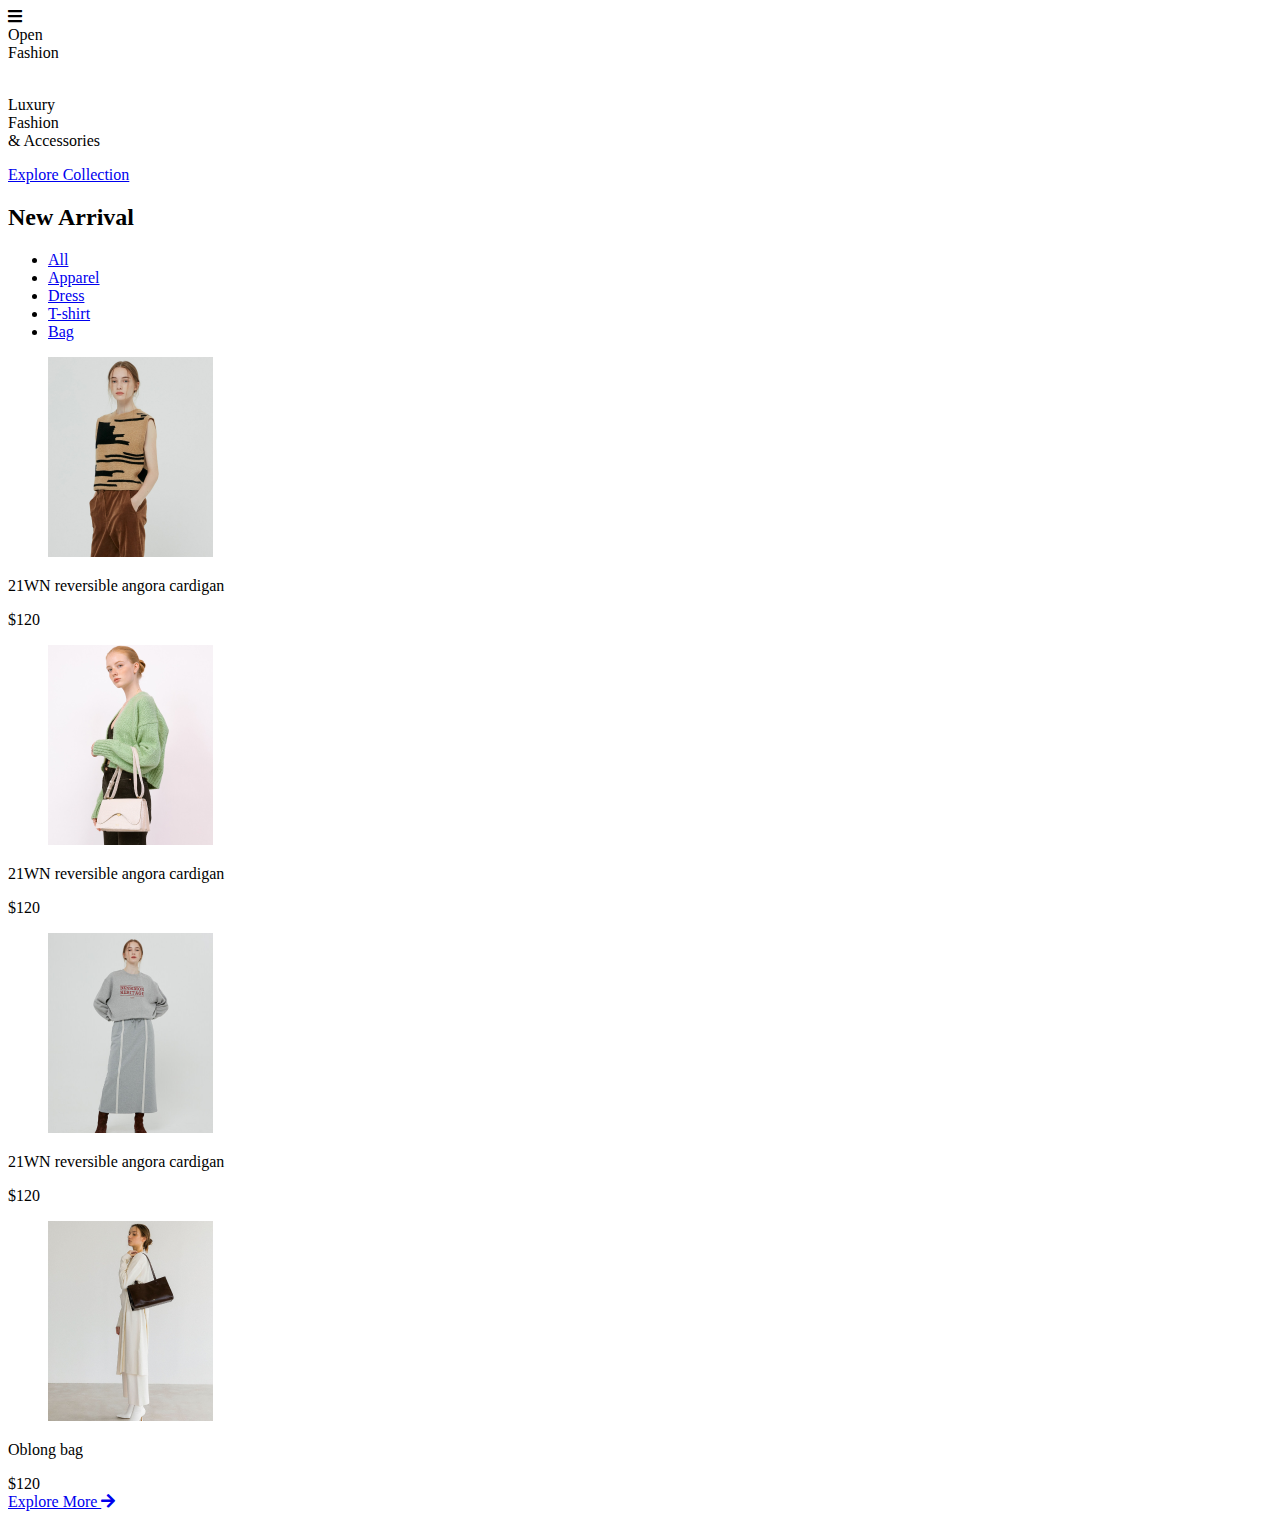
==== index.html @ 400f5622 "create home page index.html relates #6" ====
<!DOCTYPE html>
<html lang="en">
  <head>
    <meta charset="UTF-8" />
    <meta http-equiv="X-UA-Compatible" content="IE=edge" />
    <meta name="viewport" content="width=device-width, initial-scale=1.0" />
    <title>Fashion</title>
    <!-- css link  -->
    <link rel="stylesheet" href="style.css" />
    <!-- font awesome  -->
        <link rel="stylesheet" href="https://pro.fontawesome.com/releases/v5.10.0/css/all.css" integrity="sha384-AYmEC3Yw5cVb3ZcuHtOA93w35dYTsvhLPVnYs9eStHfGJvOvKxVfELGroGkvsg+p" crossorigin="anonymous" />
    <link
      rel="stylesheet"
      href="https://cdnjs.cloudflare.com/ajax/libs/font-awesome/5.15.4/css/all.min.css"
    />
  </head>
  <body>
    <header>
      <i class="fas fa-bars"></i>
      <div class="logo">Open<br />Fashion</div>
      <i class="fal fa-shopping-bag"></i>
    </header>


    <section class="land-section">
        <p class="land-text">Luxury<br><span>Fashion</span><br>& Accessories </p>
        <a href="#" class="land-btn">Explore Collection</a>
    </section>
    <section class="new-arrival">
        <div class="arrival-title">
            <span class="line "></span>
            <h2 class="diamond">New Arrival</h2>
        </div>

        <nav class="arrival-nav">
            <ul class="arrival-list">
                <li><a href="#" class="active diamond">All</a></li>
                <li><a href="#">Apparel</a></li>
                <li><a href="#">Dress</a></li>
                <li><a href="#">T-shirt</a></li>
                <li><a href="#">Bag</a></li>
            </ul>
        </nav>
        <div class="arrival-cards">
             <div class="card">
                 <figure>
                     <img src="assets/home-page/homepage2.png" alt="cloths-1">
                 </figure>
                 <p>21WN reversible angora cardigan</p> 
                 <span>$120</span>
             </div>
             <div class="card">
                 <figure>
                     <img src="assets/home-page/homepage3.png" alt="cloths-1">
                 </figure>
                 <p>21WN reversible angora cardigan</p> 
                 <span>$120</span>
             </div>
             <div class="card">
                 <figure>
                     <img src="assets/home-page/homepage4.png" alt="cloths-1">
                 </figure>
                 <p>21WN reversible angora cardigan</p> 
                 <span>$120</span>
             </div>
             <div class="card">
                 <figure>
                     <img src="assets/home-page/homepage5.png" alt="cloths-1">
                 </figure>
                 <p>Oblong bag</p> 
                 <span>$120</span>
             </div>

        </div>
        <a href="more/more.html" class="explore">Explore More <i class="fas fa-arrow-right"></i></a>
        
    </section>
  </body>
</html>
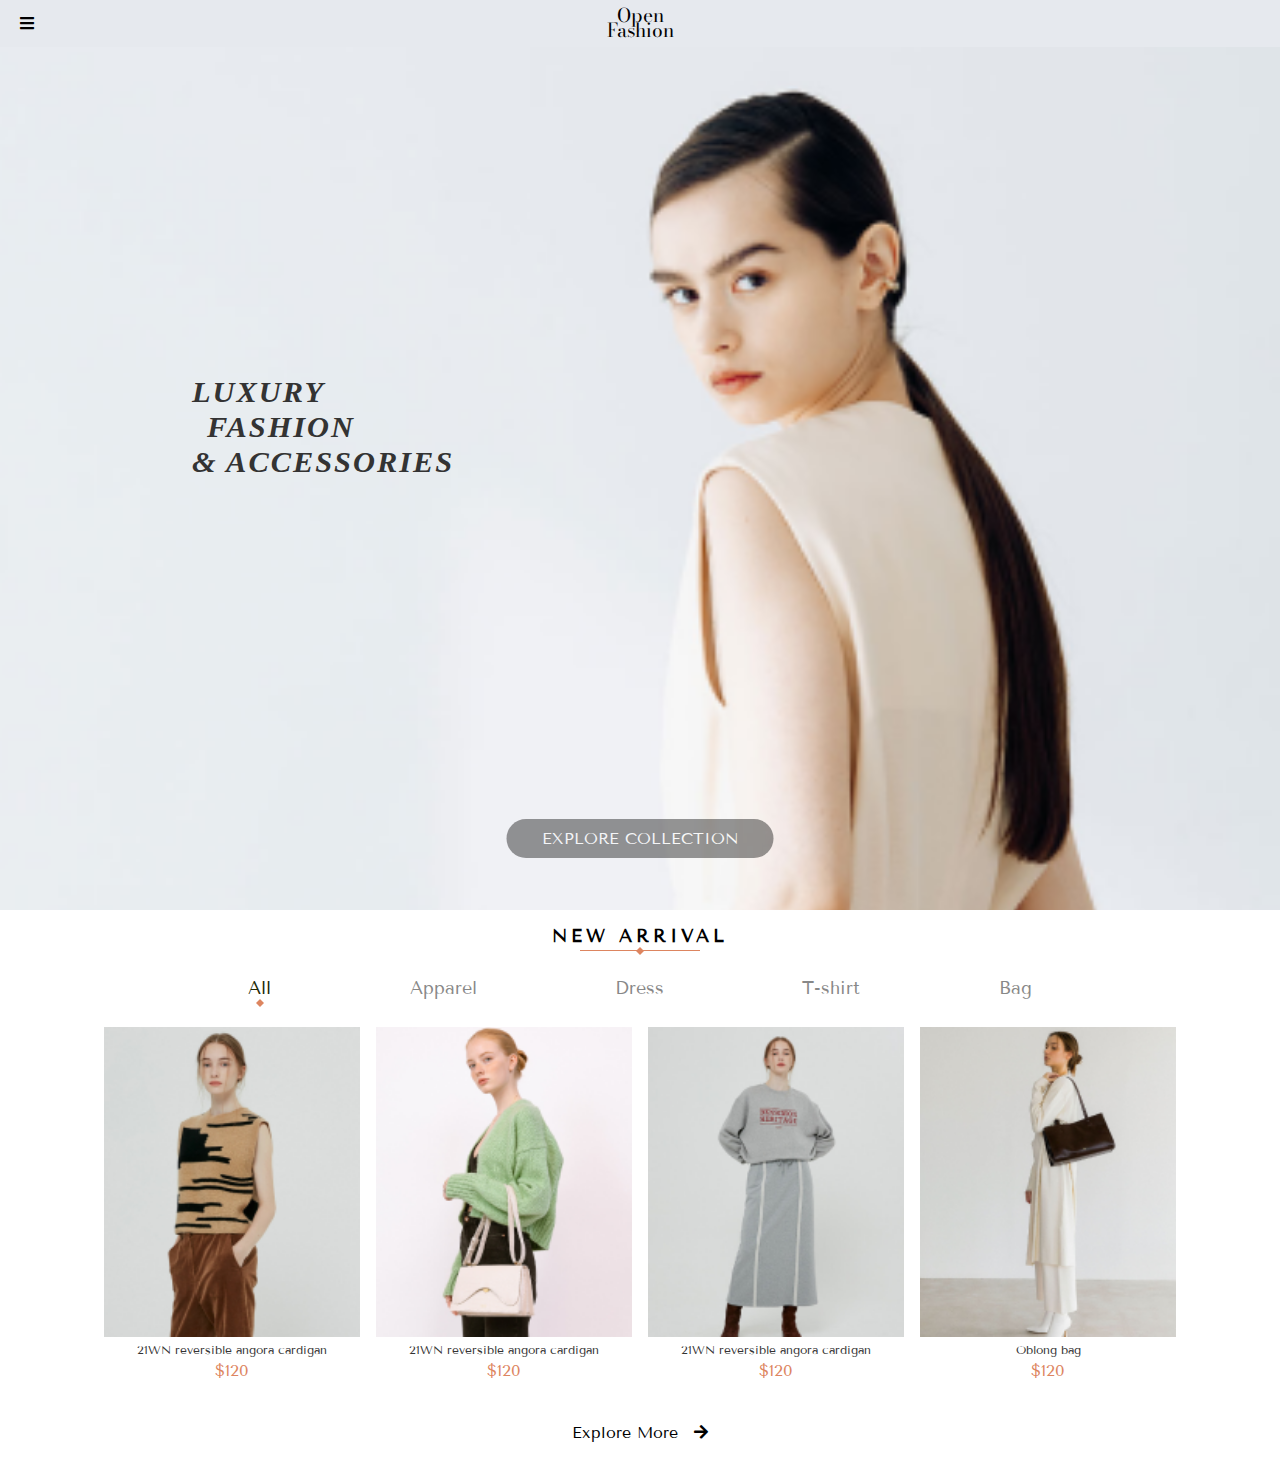
==== commit 0806af9f: "create home page index.html relates #6" ====
--- a/index.html
+++ b/index.html
@@ -8,7 +8,12 @@
     <!-- css link  -->
     <link rel="stylesheet" href="style.css" />
     <!-- font awesome  -->
-        <link rel="stylesheet" href="https://pro.fontawesome.com/releases/v5.10.0/css/all.css" integrity="sha384-AYmEC3Yw5cVb3ZcuHtOA93w35dYTsvhLPVnYs9eStHfGJvOvKxVfELGroGkvsg+p" crossorigin="anonymous" />
+    <link
+      rel="stylesheet"
+      href="https://pro.fontawesome.com/releases/v5.10.0/css/all.css"
+      integrity="sha384-AYmEC3Yw5cVb3ZcuHtOA93w35dYTsvhLPVnYs9eStHfGJvOvKxVfELGroGkvsg+p"
+      crossorigin="anonymous"
+    />
     <link
       rel="stylesheet"
       href="https://cdnjs.cloudflare.com/ajax/libs/font-awesome/5.15.4/css/all.min.css"
@@ -21,59 +26,60 @@
       <i class="fal fa-shopping-bag"></i>
     </header>
 
-
     <section class="land-section">
-        <p class="land-text">Luxury<br><span>Fashion</span><br>& Accessories </p>
-        <a href="#" class="land-btn">Explore Collection</a>
+      <p class="land-text">
+        Luxury<br /><span>Fashion</span><br />& Accessories
+      </p>
+      <a href="#" class="land-btn">Explore Collection</a>
     </section>
     <section class="new-arrival">
-        <div class="arrival-title">
-            <span class="line "></span>
-            <h2 class="diamond">New Arrival</h2>
+      <div class="arrival-title">
+        <span class="line"></span>
+        <h2 class="diamond">New Arrival</h2>
+      </div>
+
+      <nav class="arrival-nav">
+        <ul class="arrival-list">
+          <li><a href="#" class="active diamond">All</a></li>
+          <li><a href="#">Apparel</a></li>
+          <li><a href="#">Dress</a></li>
+          <li><a href="#">T-shirt</a></li>
+          <li><a href="#">Bag</a></li>
+        </ul>
+      </nav>
+      <div class="arrival-cards">
+        <div class="card">
+          <figure>
+            <img src="assets/home-page/homepage2.png" alt="cloths-1" />
+          </figure>
+          <p>21WN reversible angora cardigan</p>
+          <span>$120</span>
         </div>
-
-        <nav class="arrival-nav">
-            <ul class="arrival-list">
-                <li><a href="#" class="active diamond">All</a></li>
-                <li><a href="#">Apparel</a></li>
-                <li><a href="#">Dress</a></li>
-                <li><a href="#">T-shirt</a></li>
-                <li><a href="#">Bag</a></li>
-            </ul>
-        </nav>
-        <div class="arrival-cards">
-             <div class="card">
-                 <figure>
-                     <img src="assets/home-page/homepage2.png" alt="cloths-1">
-                 </figure>
-                 <p>21WN reversible angora cardigan</p> 
-                 <span>$120</span>
-             </div>
-             <div class="card">
-                 <figure>
-                     <img src="assets/home-page/homepage3.png" alt="cloths-1">
-                 </figure>
-                 <p>21WN reversible angora cardigan</p> 
-                 <span>$120</span>
-             </div>
-             <div class="card">
-                 <figure>
-                     <img src="assets/home-page/homepage4.png" alt="cloths-1">
-                 </figure>
-                 <p>21WN reversible angora cardigan</p> 
-                 <span>$120</span>
-             </div>
-             <div class="card">
-                 <figure>
-                     <img src="assets/home-page/homepage5.png" alt="cloths-1">
-                 </figure>
-                 <p>Oblong bag</p> 
-                 <span>$120</span>
-             </div>
-
+        <div class="card">
+          <figure>
+            <img src="assets/home-page/homepage3.png" alt="cloths-1" />
+          </figure>
+          <p>21WN reversible angora cardigan</p>
+          <span>$120</span>
         </div>
-        <a href="more/more.html" class="explore">Explore More <i class="fas fa-arrow-right"></i></a>
-        
+        <div class="card">
+          <figure>
+            <img src="assets/home-page/homepage4.png" alt="cloths-1" />
+          </figure>
+          <p>21WN reversible angora cardigan</p>
+          <span>$120</span>
+        </div>
+        <div class="card">
+          <figure>
+            <img src="assets/home-page/homepage5.png" alt="cloths-1" />
+          </figure>
+          <p>Oblong bag</p>
+          <span>$120</span>
+        </div>
+      </div>
+      <a href="more/more.html" class="explore"
+        >Explore More <i class="fas fa-arrow-right"></i
+      ></a>
     </section>
   </body>
-</html>+</html>
--- a/style.css
+++ b/style.css
@@ -0,0 +1,222 @@
+/* google fonts  */
+
+@import url('https://fonts.googleapis.com/css2?family=Bodoni+Moda:ital,wght@0,400;0,500;0,600;0,700;0,800;0,900;1,400;1,500;1,600;1,700;1,800;1,900&display=swap');
+@import url('https://fonts.googleapis.com/css2?family=Tenor+Sans&display=swap');
+
+
+/* general styles  */
+*{
+    padding: 0px;
+    margin: 0px;
+    box-sizing: border-box;
+}
+
+
+ul{
+    list-style-type: none;
+}
+
+a{
+    text-decoration: none;
+    color: black;
+}
+
+/* start header styles */
+header{
+    padding: 5px 10px;
+    background-color: #E6E9EE;
+    display: flex;
+    justify-content: space-between;
+    align-items: center;
+}
+header .logo{
+    text-align: center;
+    line-height: 0.8em;
+    padding: 3px;
+    font-family: 'Bodoni Moda', serif;
+    font-size: 1.2em; 
+    color: #000 ;
+}
+@media (min-width: 768px) {
+    header{
+        padding: 5px 20px;
+    }
+}
+
+
+/* start land section styles  */
+.land-section{
+    background-image: url(assets/home-page/homepage1.png);
+    background-repeat: no-repeat;
+    background-size: cover;
+    background-position: 70% 0%;
+    height: calc(100vh - 36.72px); 
+    position: relative;
+}
+.land-section .land-text{
+    font-weight: bold;
+    font-style: italic;
+    text-transform: uppercase;
+    color: #333333;
+    font-size: 1.9em;
+    position: absolute;
+    left: 15%;
+    top: 38%;
+    letter-spacing: 2px;
+}
+.land-section .land-text span{
+    margin: 0 15px;
+}
+.land-section .land-btn{
+    background-color: #000;
+    opacity: 40%;
+    color: #FCFCFC;
+    font-family: 'Tenor Sans', sans-serif;
+    padding: 10px 35px;
+    border-radius: 30px;
+    width: fit-content;
+    position: absolute;
+    text-transform: uppercase;
+    left: 50%;
+    transform: translate(-50%);
+    bottom: 6%;
+
+}
+
+
+
+/* start new arrival styles  */
+
+.new-arrival{
+    width: 90%;
+    margin: auto;
+    font-family: 'Tenor Sans', sans-serif;
+
+}
+.new-arrival h2{
+    text-align: center;
+    margin-top: 15px;
+    margin-bottom: 15px;
+    letter-spacing: 4px;
+    text-transform: uppercase;
+    font-size: 1.1em;
+}
+.new-arrival .arrival-list{
+    display: flex;
+    justify-content: space-around;
+    margin-top: 30px;
+    margin-bottom: 20px;
+    /* width: 90%;
+    margin-left: auto;
+    margin-right: auto; */
+   
+}
+.new-arrival .arrival-list li a{
+    color: #888888;
+    font-size: 1.1em;
+}
+
+.new-arrival .arrival-list li a.active , 
+.new-arrival .arrival-list li a:hover{
+   color: #212806;
+   position: relative;
+}
+.diamond ,
+.new-arrival .arrival-list li a:hover{
+    position: relative;
+}
+.diamond::after,
+.diamond::before,
+.new-arrival .arrival-list li a:hover::after
+,.new-arrival .arrival-list li a:hover::before{
+    content: ""; 
+    position: absolute;
+    border-style: solid;
+    border-width: 4px;
+    left: 50%;
+    transform: translate(-50%);
+}
+.diamond::after ,
+.new-arrival .arrival-list li a:hover::after{
+   border-color:  #DD8560  transparent  transparent transparent ;
+   bottom: -55%;
+
+}
+.diamond::before ,
+.new-arrival .arrival-list li a:hover::before{
+    border-color:    transparent  transparent #DD8560 transparent ;
+    bottom: -18%;
+}
+.arrival-title{
+    position: relative;
+}
+
+.arrival-title .line{
+   display: inline-block;
+   width: 120px;
+   height: 1px;
+   background-color: #DD8560;
+   position: absolute;
+   bottom: -18%;
+   left: 50%;
+   transform: translate(-50%);
+}
+
+
+
+
+.arrival-cards{
+    display: flex;
+    justify-content: center;
+    flex-wrap: wrap;
+}
+.arrival-cards .card{
+    width: 10.625em;
+    margin: 8px;
+}
+.arrival-cards .card p{
+    text-align: center;
+    font-size: 0.75em;
+    color: #333333;
+    line-height: 18px;
+}
+.arrival-cards .card figure img{
+    width: 100%;
+}
+.arrival-cards .card span{
+    display: block;
+    text-align: center;
+    color: #dd8560;
+    line-height: 24px;
+}
+.new-arrival .explore{
+    display: block;
+    margin: 30px 0;
+    text-align: center;
+    line-height: 24px;
+}
+.new-arrival .explore i{
+    display: inline-block;
+    margin-left: 10px;
+}
+
+/* start media  */
+@media (min-width: 768px) {
+    .arrival-cards .card{
+        width: 14em;
+    }
+
+    .arrival-nav .arrival-list{
+        width: 80%;
+        margin-left: auto;
+        margin-right: auto;
+    }
+}
+@media (min-width: 1200px) {
+   .arrival-cards .card{
+      width: 16em;
+   }
+   .land-section{
+       background-position: 70%  3%;
+   }
+}
